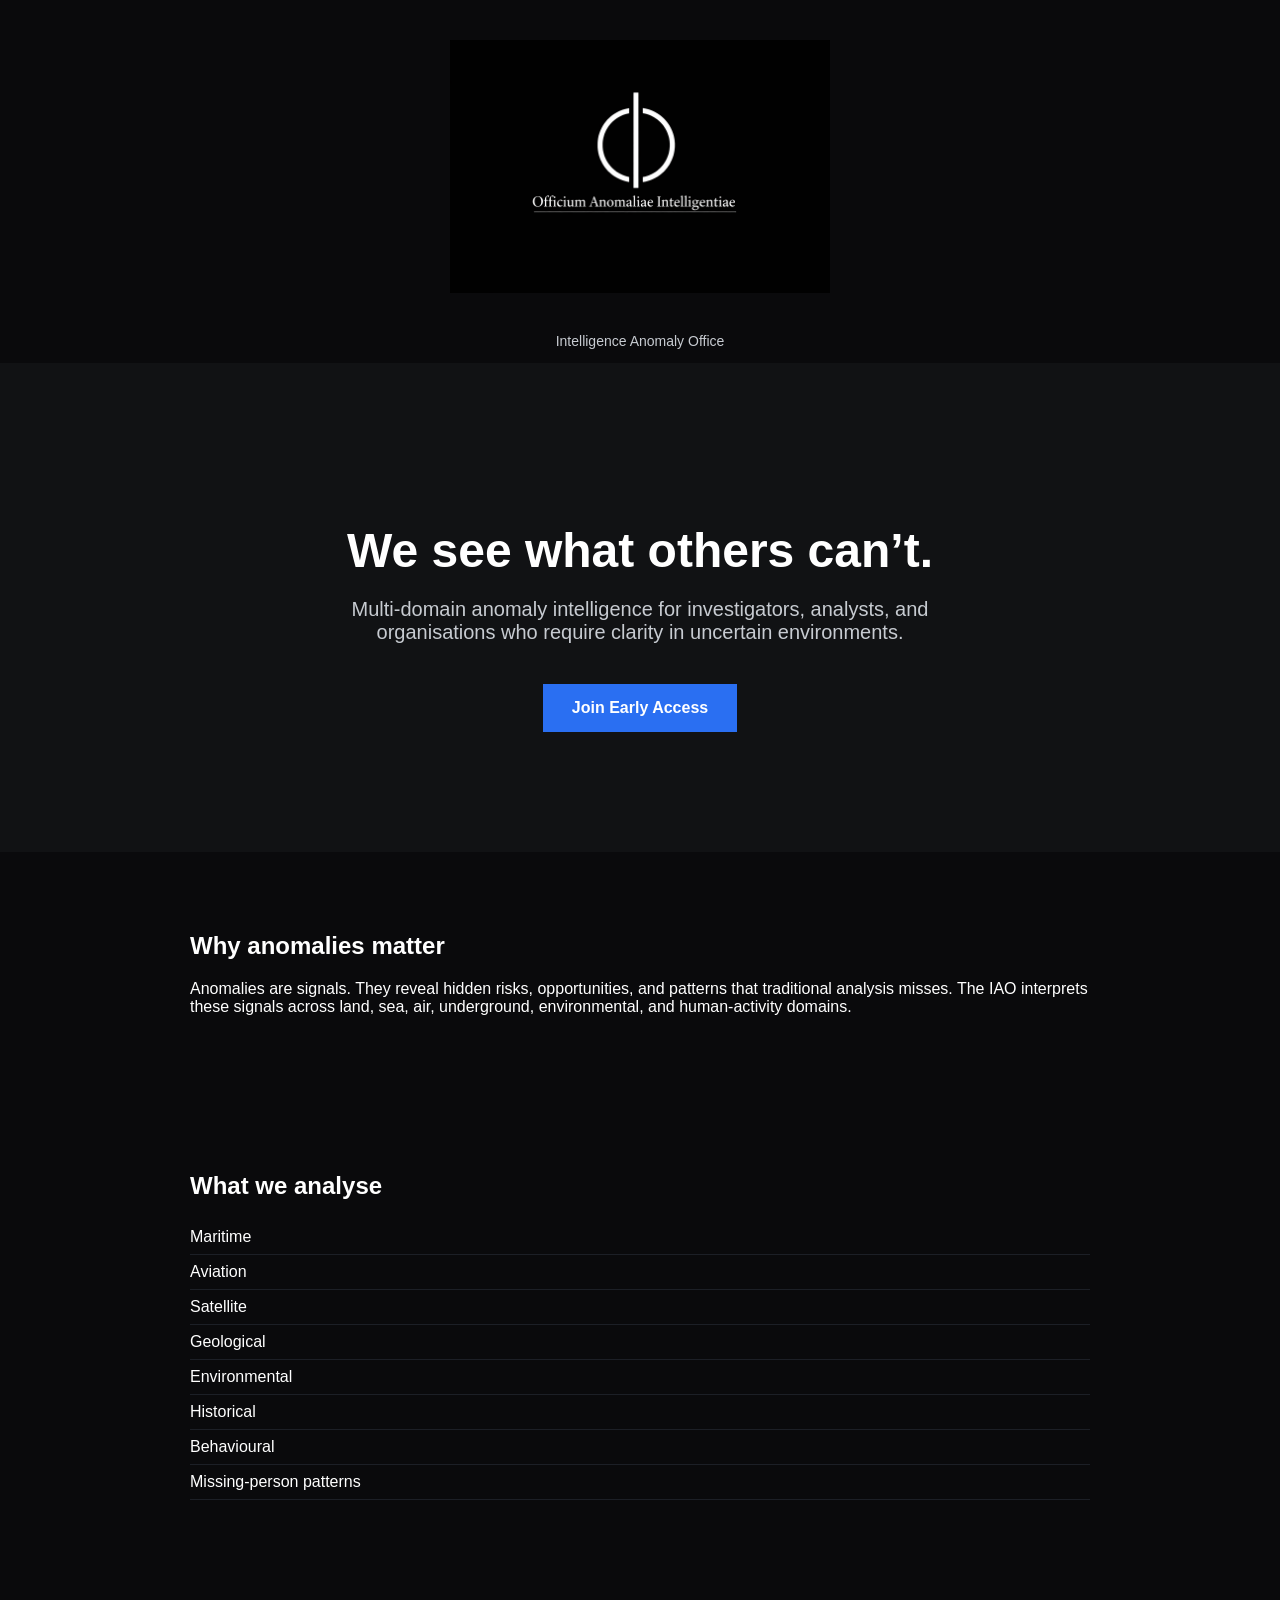
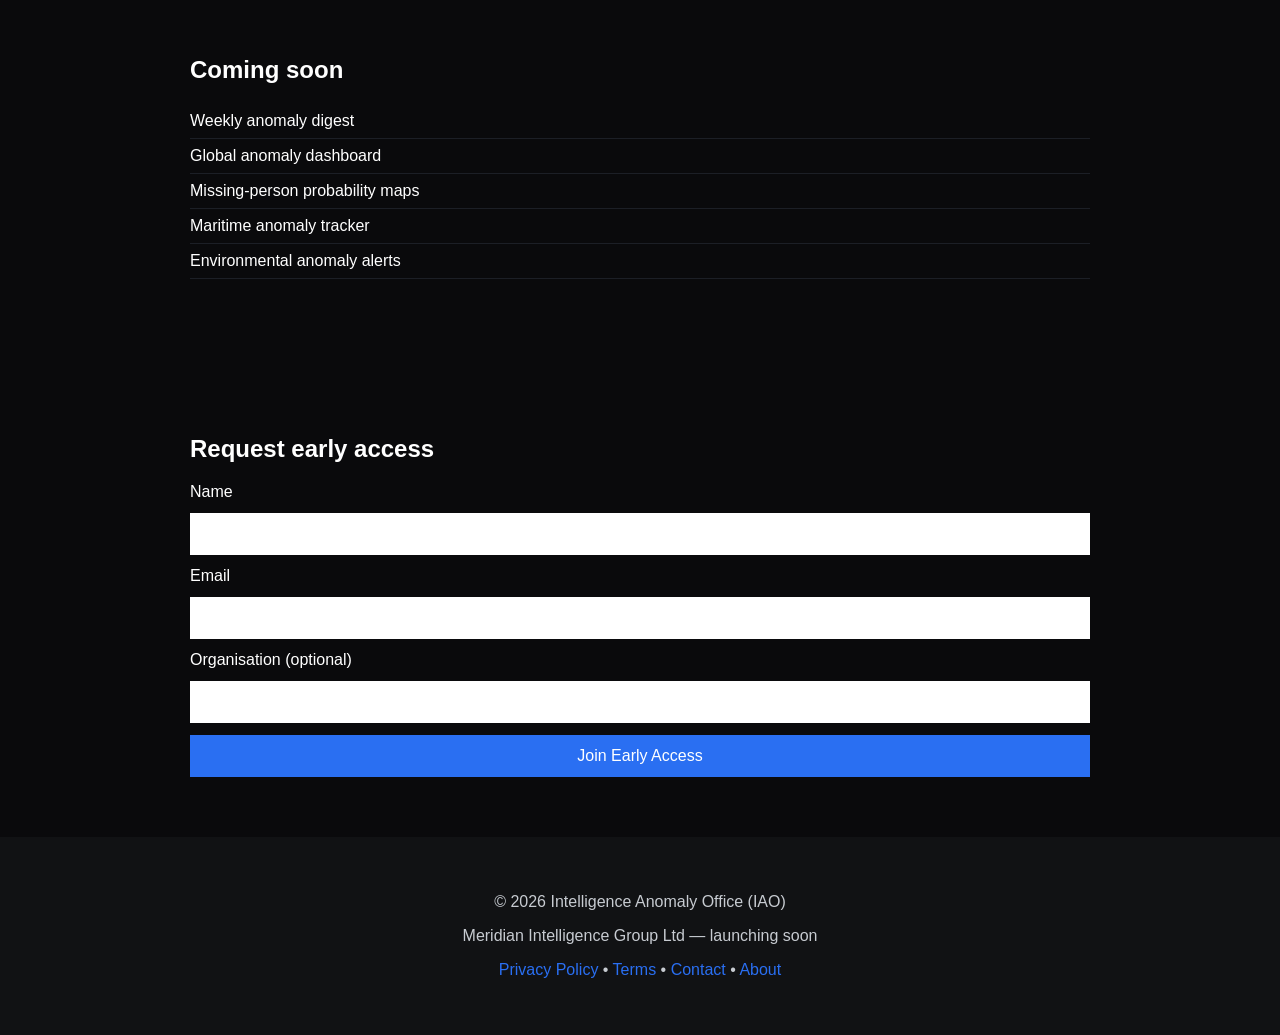
==== index.html @ 0ba1d860 "Update index.html" ====
<!DOCTYPE html>
<html lang="en">
<head>
    
    <meta charset="UTF-8">
    <meta name="viewport" content="width=device-width, initial-scale=1.0">
    <title>Intelligence Anomaly Office (IAO)</title>
    <link rel="stylesheet" href="style.css">
    <link rel="icon" type="image/png" sizes="64x64" href="favicon-large.png">

</head>

<body>
<img src="logo.png" alt="IAO Logo" style="width:380px; display:block; margin:40px auto;">
    <p style="text-align:center; color:#C7CBD1; font-size:14px; margin-top:8px;">
Intelligence Anomaly Office
</p>


    <!-- HERO SECTION -->
    <section class="hero">
        <h1>We see what others can’t.</h1>
        <p class="sub">Multi‑domain anomaly intelligence for investigators, analysts, and organisations who require clarity in uncertain environments.</p>
        <a href="#signup" class="cta">Join Early Access</a>
    </section>

    <!-- WHY ANOMALIES MATTER -->
    <section class="section">
        <h2>Why anomalies matter</h2>
        <p>Anomalies are signals. They reveal hidden risks, opportunities, and patterns that traditional analysis misses. The IAO interprets these signals across land, sea, air, underground, environmental, and human‑activity domains.</p>
    </section>

    <!-- WHAT WE ANALYSE -->
    <section class="section">
        <h2>What we analyse</h2>
        <ul class="domains">
            <li>Maritime</li>
            <li>Aviation</li>
            <li>Satellite</li>
            <li>Geological</li>
            <li>Environmental</li>
            <li>Historical</li>
            <li>Behavioural</li>
            <li>Missing‑person patterns</li>
        </ul>
    </section>

    <!-- COMING SOON -->
    <section class="section">
        <h2>Coming soon</h2>
        <ul class="coming">
            <li>Weekly anomaly digest</li>
            <li>Global anomaly dashboard</li>
            <li>Missing‑person probability maps</li>
            <li>Maritime anomaly tracker</li>
            <li>Environmental anomaly alerts</li>
        </ul>
    </section>

    <!-- SIGNUP FORM -->
    <section class="section" id="signup">
        <h2>Request early access</h2>
        <form action="https://formsubmit.co/info@iaohq.com" method="POST">
            <input type="hidden" name="_subject" value="New Early Access Request">
            <input type="hidden" name="_captcha" value="false">

            <label>Name</label>
            <input type="text" name="name" required>

            <label>Email</label>
            <input type="email" name="email" required>

            <label>Organisation (optional)</label>
            <input type="text" name="organisation">

            <button type="submit">Join Early Access</button>
        </form>
    </section>

    <!-- FOOTER -->
<footer>
    <p>© 2026 Intelligence Anomaly Office (IAO)</p>
    <p>Meridian Intelligence Group Ltd — launching soon</p>
    <p>
        <a href="/privacy.html">Privacy Policy</a> • 
        <a href="/terms.html">Terms</a> • 
        <a href="/contact.html">Contact</a> • 
        <a href="/about.html">About</a>
    </p>
</footer>



</body>
</html>
---- style.css ----
body {
    margin: 0;
    font-family: Inter, sans-serif;
    background: #0A0A0C;
    color: #FFFFFF;
}

.hero {
    padding: 120px 40px;
    text-align: center;
    background: #111214;
}

.hero h1 {
    font-size: 48px;
    margin-bottom: 20px;
}

.hero .sub {
    font-size: 20px;
    max-width: 700px;
    margin: 0 auto 40px auto;
    color: #C7CBD1;
}

.cta {
    display: inline-block;
    padding: 14px 28px;
    background: #2A6FF2;
    color: #FFFFFF;
    text-decoration: none;
    border: 1px solid #2A6FF2;
    font-weight: bold;
}

.section {
    padding: 60px 40px;
    max-width: 900px;
    margin: auto;
}

.section h2 {
    margin-bottom: 20px;
}

.domains, .coming {
    list-style: none;
    padding: 0;
}

.domains li, .coming li {
    padding: 8px 0;
    border-bottom: 1px solid #1C1F26;
}

form {
    display: flex;
    flex-direction: column;
    gap: 12px;
}

input, button {
    padding: 12px;
    border: none;
    font-size: 16px;
}

button {
    background: #2A6FF2;
    color: #FFFFFF;
    cursor: pointer;
}

footer {
    text-align: center;
    padding: 40px;
    background: #111214;
    color: #C7CBD1;
}

footer a {
    color: #2A6FF2;
    text-decoration: none;
}
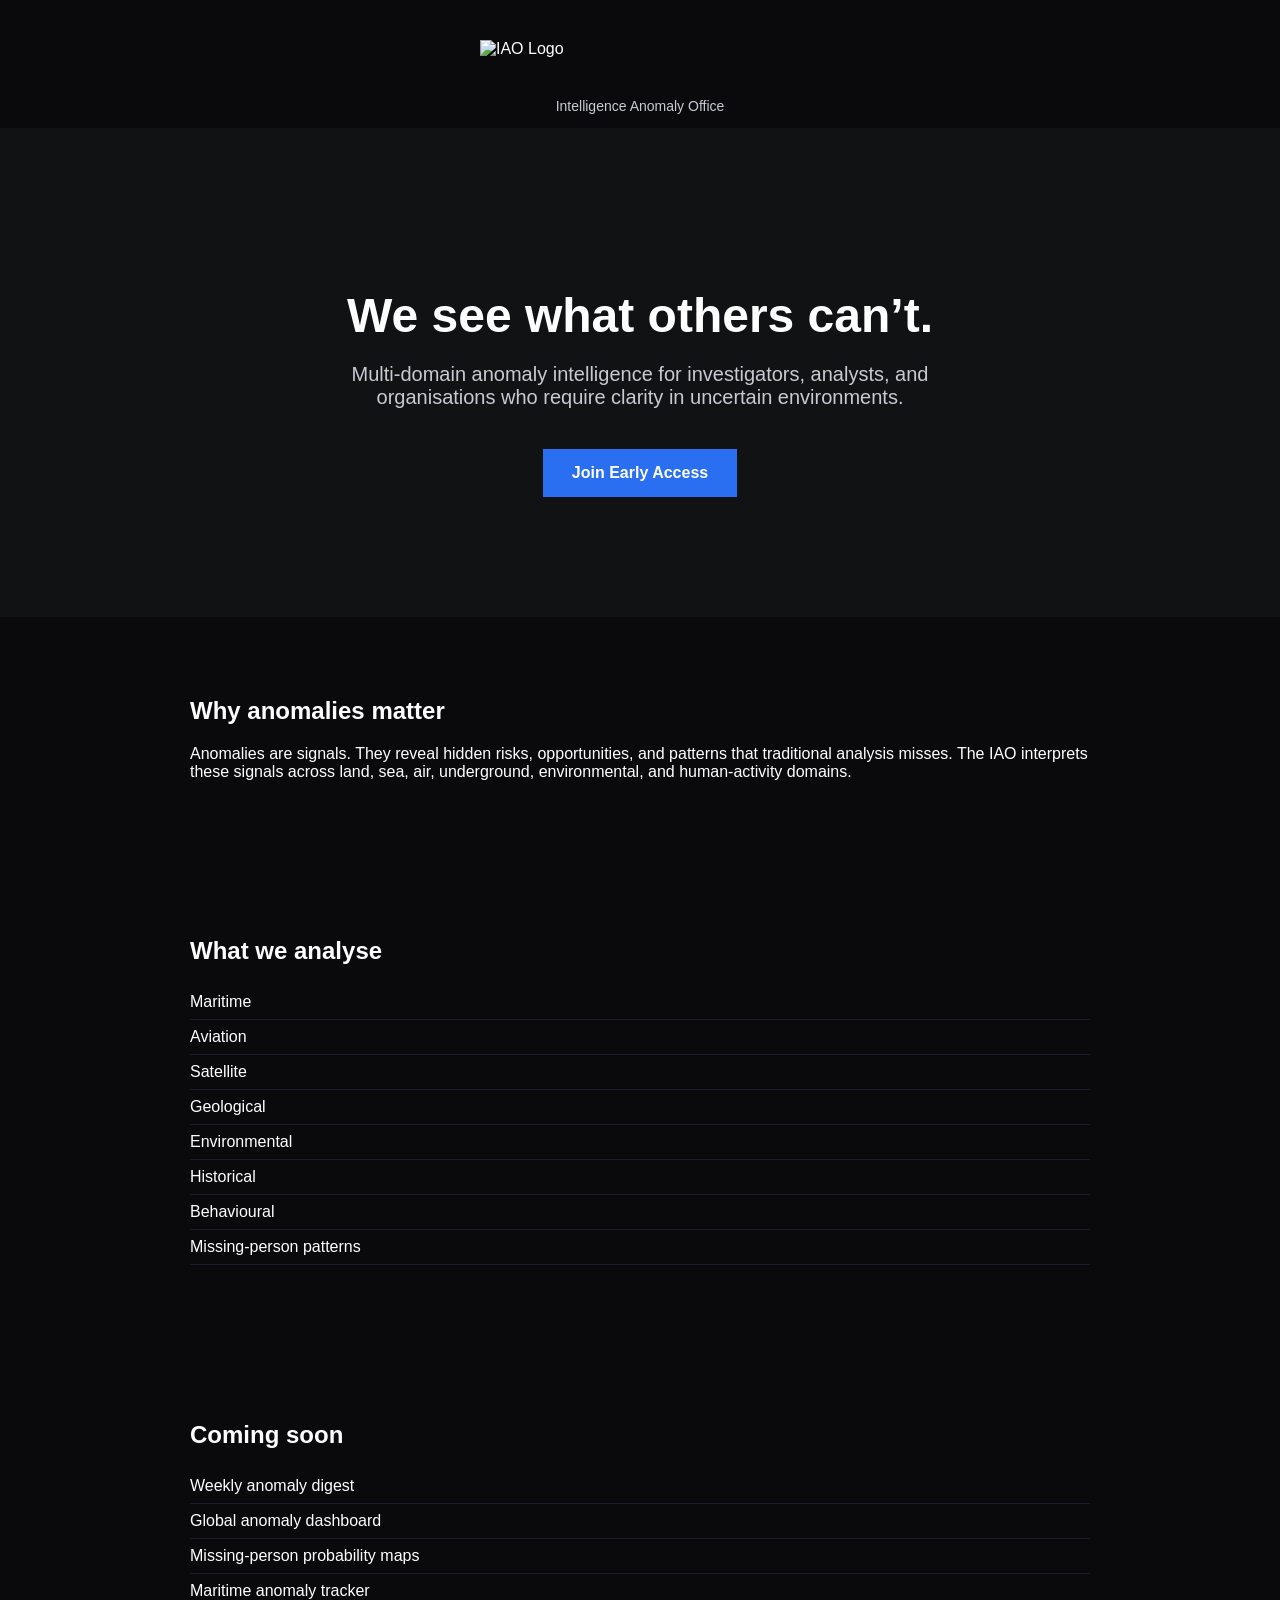
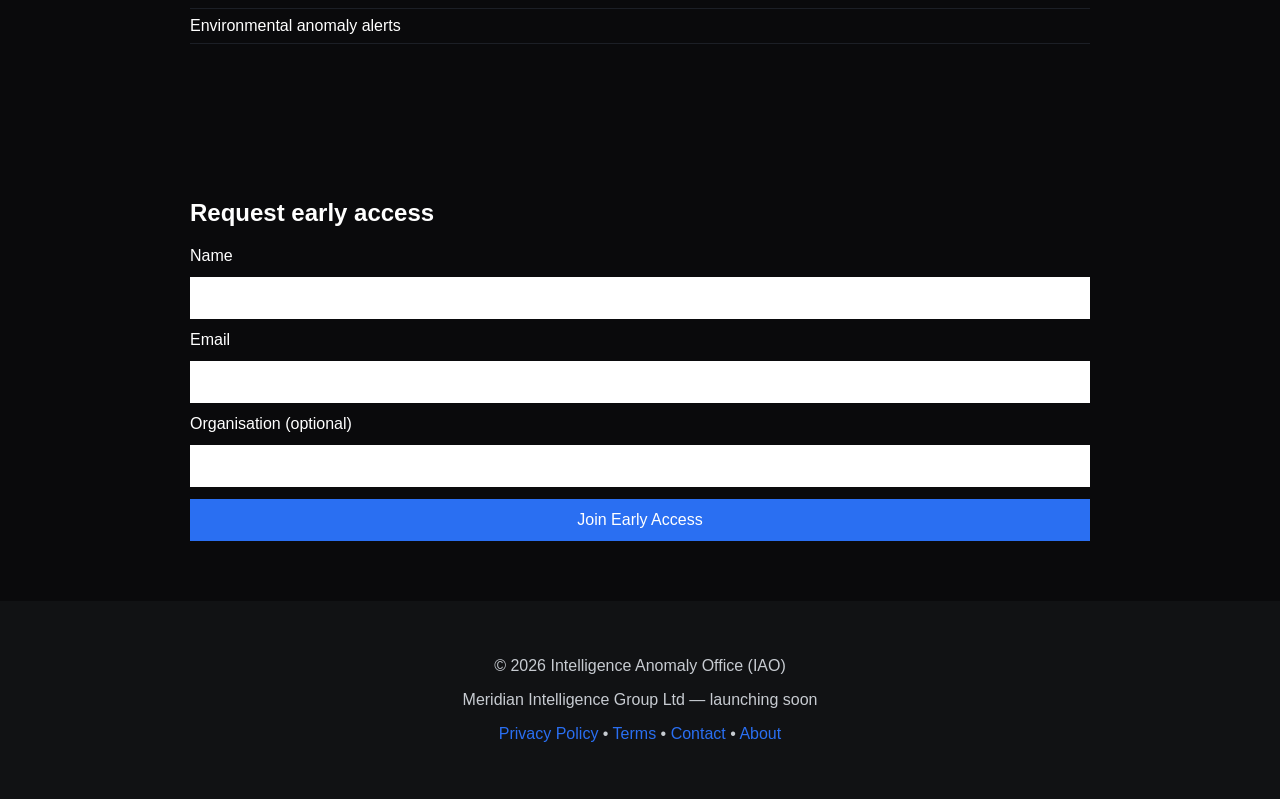
==== commit 04c64c86: "Update index.html" ====
--- a/index.html
+++ b/index.html
@@ -4,14 +4,13 @@
     
     <meta charset="UTF-8">
     <meta name="viewport" content="width=device-width, initial-scale=1.0">
-    <title>Intelligence Anomaly Office (IAO)</title>
     <link rel="stylesheet" href="style.css">
     <link rel="icon" type="image/png" sizes="64x64" href="favicon-large.png">
 
 </head>
 
 <body>
-<img src="logo.png" alt="IAO Logo" style="width:380px; display:block; margin:40px auto;">
+<img src="logo-final.png" alt="IAO Logo" style="width:320px; display:block; margin:40px auto;">
     <p style="text-align:center; color:#C7CBD1; font-size:14px; margin-top:8px;">
 Intelligence Anomaly Office
 </p>
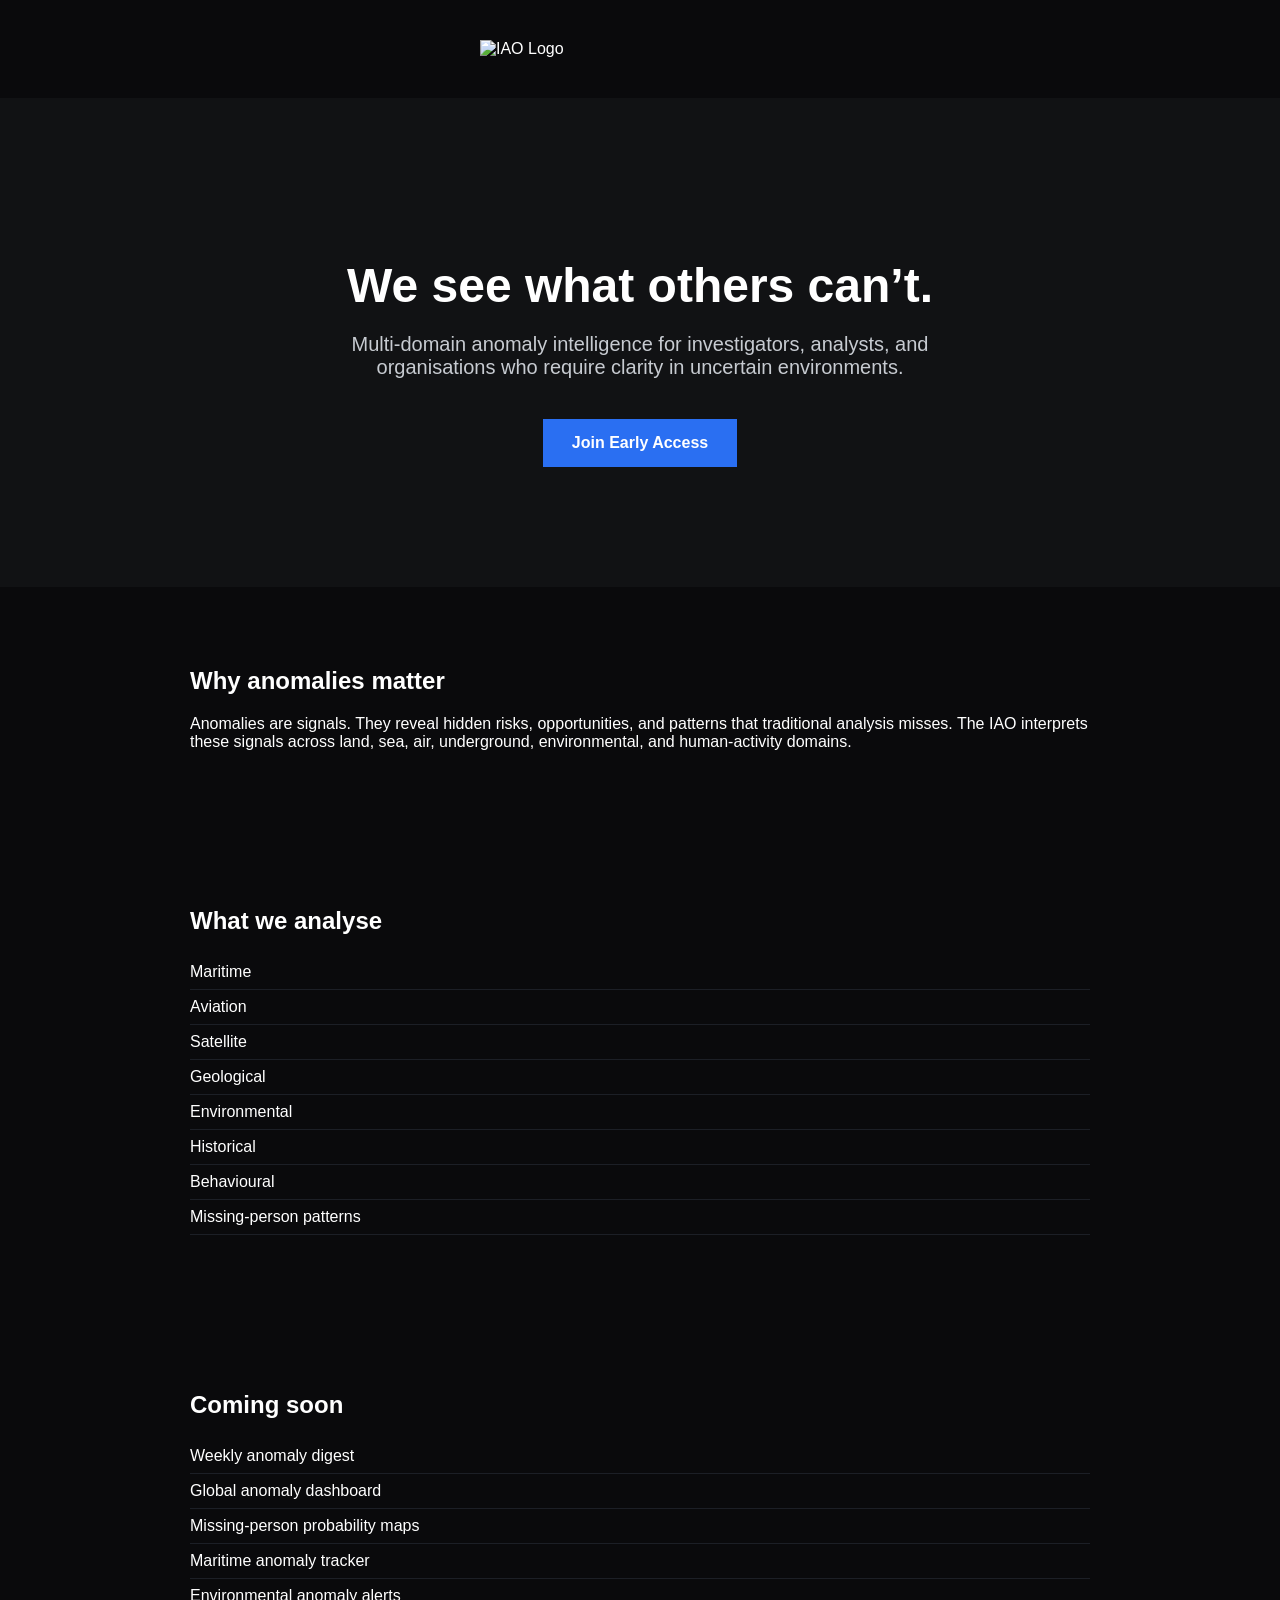
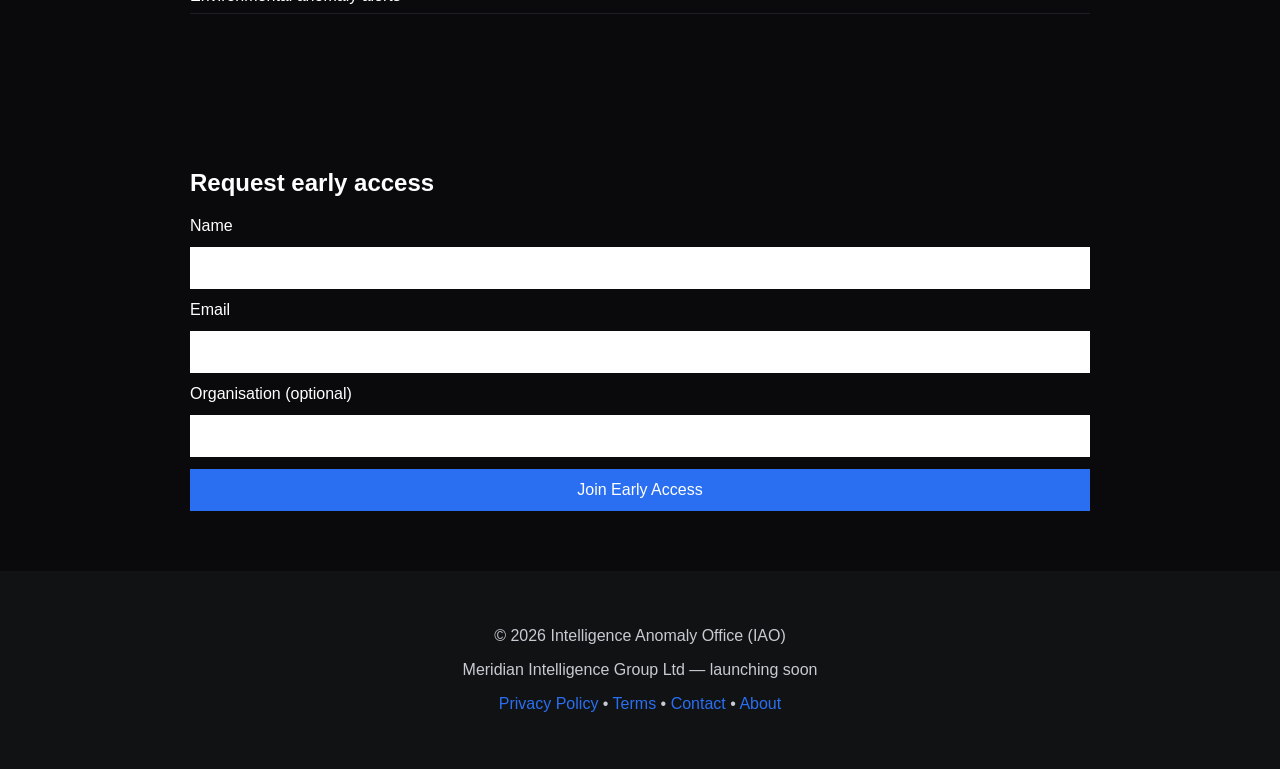
==== commit f7cc0efa: "Update index.html" ====
--- a/index.html
+++ b/index.html
@@ -11,11 +11,7 @@
 
 <body>
 <img src="logo-final.png" alt="IAO Logo" style="width:320px; display:block; margin:40px auto;">
-    <p style="text-align:center; color:#C7CBD1; font-size:14px; margin-top:8px;">
-Intelligence Anomaly Office
-</p>
-
-
+  
     <!-- HERO SECTION -->
     <section class="hero">
         <h1>We see what others can’t.</h1>
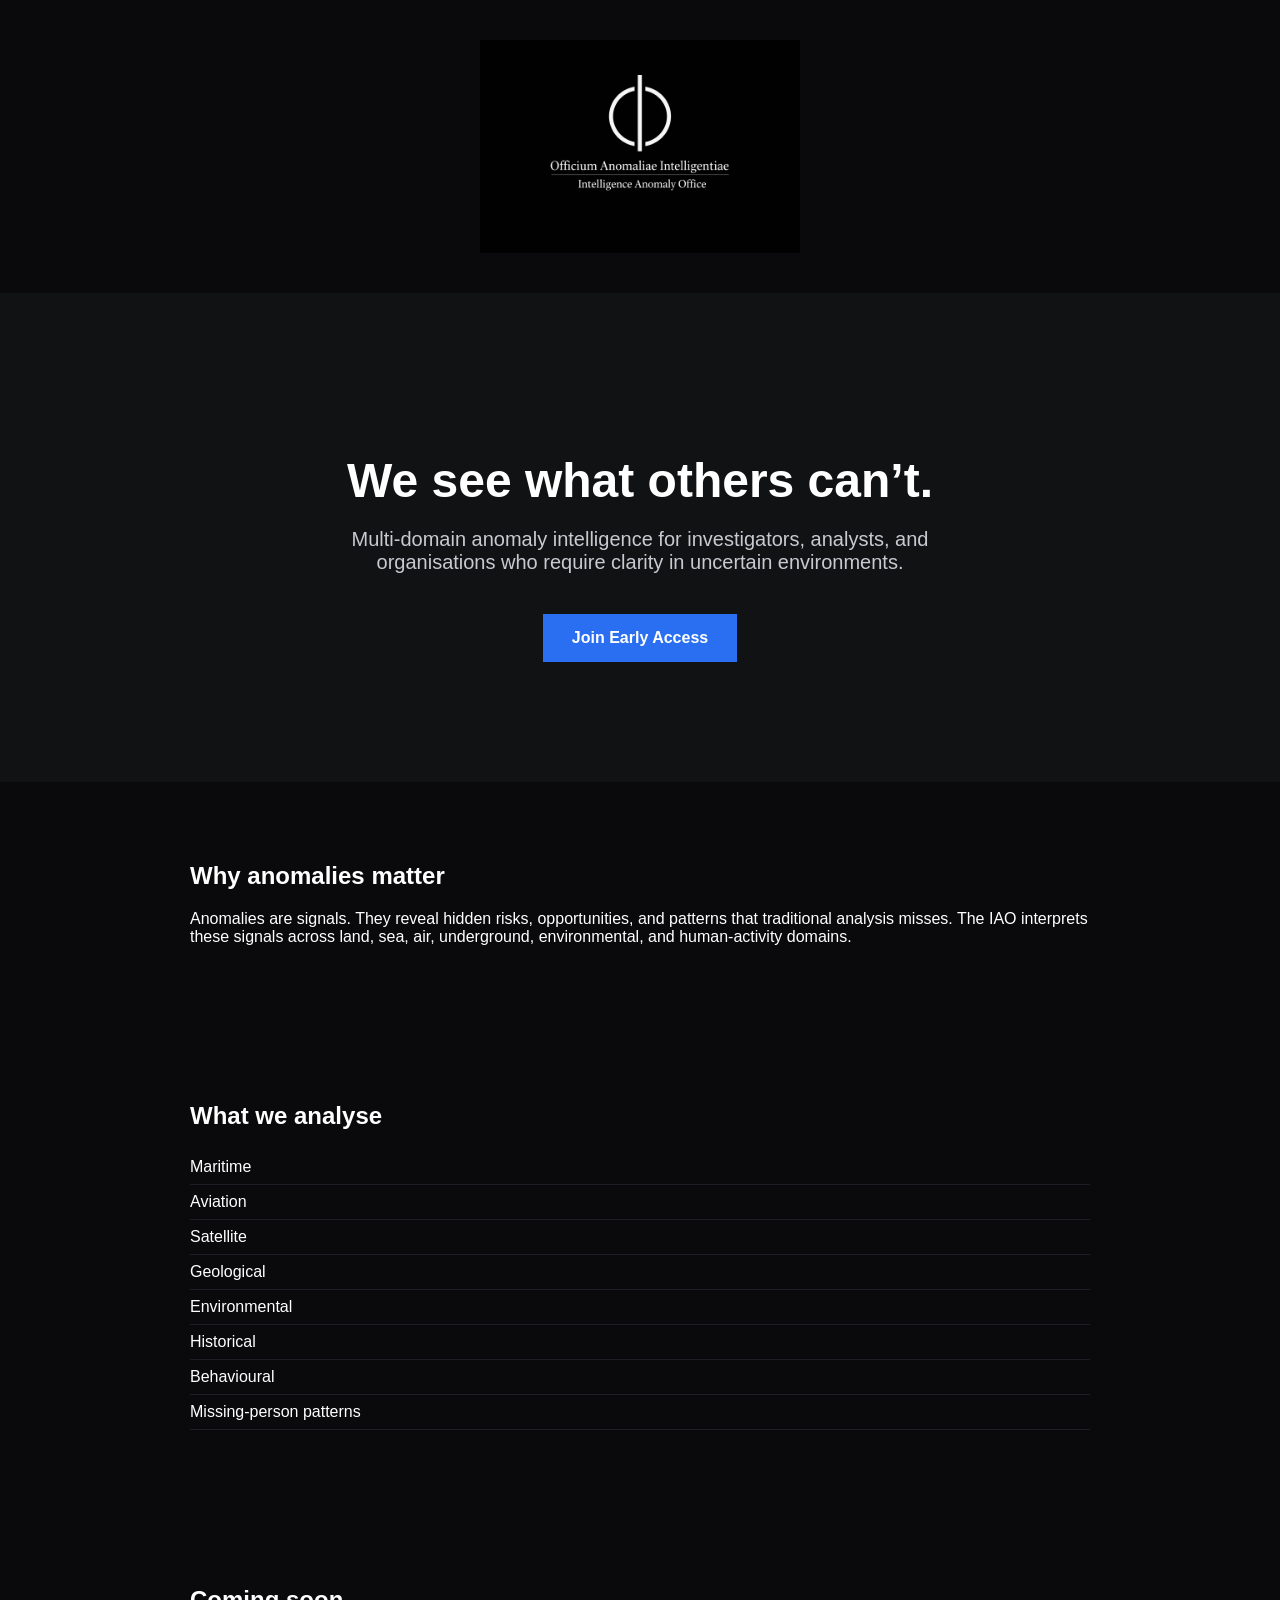
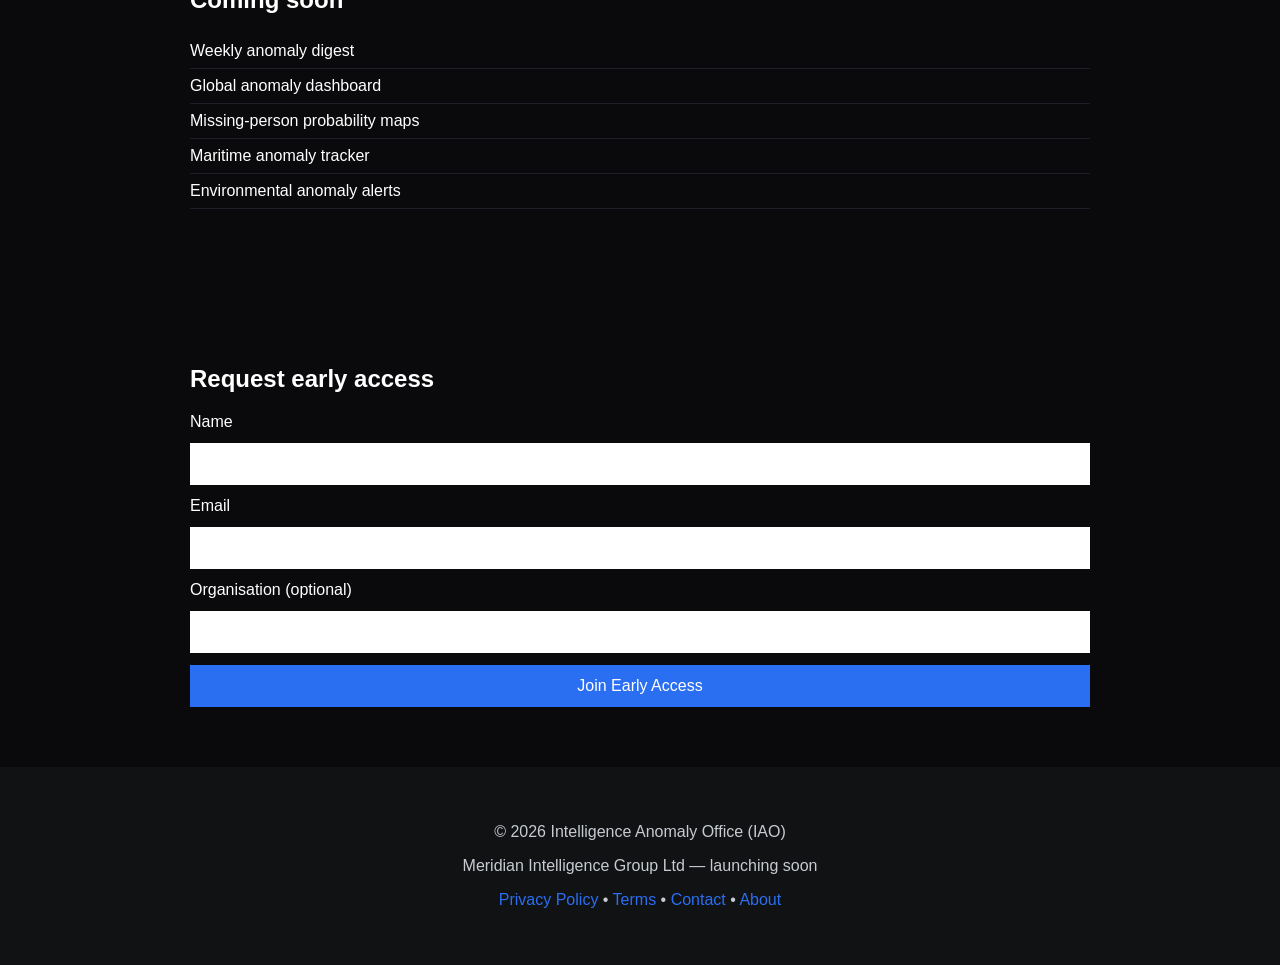
==== commit 7305f07c: "Update index.html" ====
--- a/index.html
+++ b/index.html
@@ -10,7 +10,7 @@
 </head>
 
 <body>
-<img src="logo-final.png" alt="IAO Logo" style="width:320px; display:block; margin:40px auto;">
+<img src="iao-logo.png" alt="IAO Logo" style="width:320px; display:block; margin:40px auto;">
   
     <!-- HERO SECTION -->
     <section class="hero">
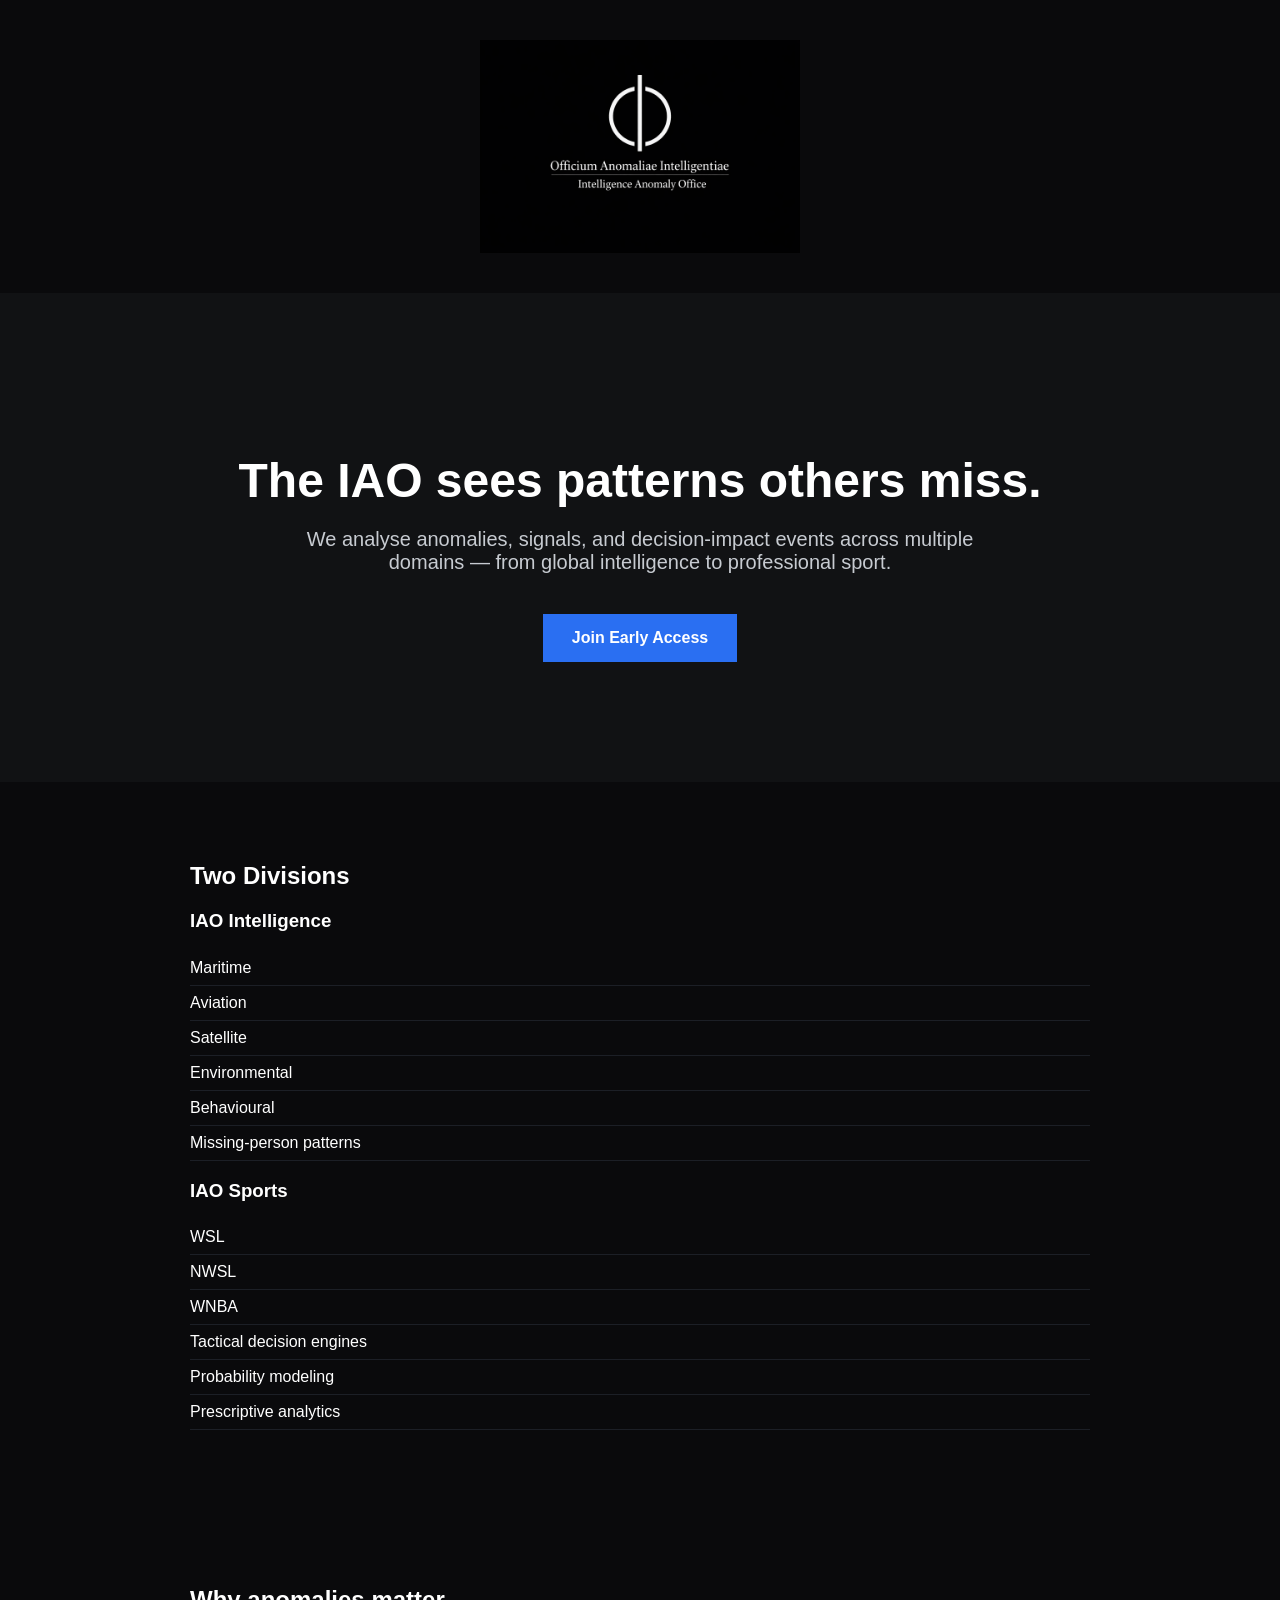
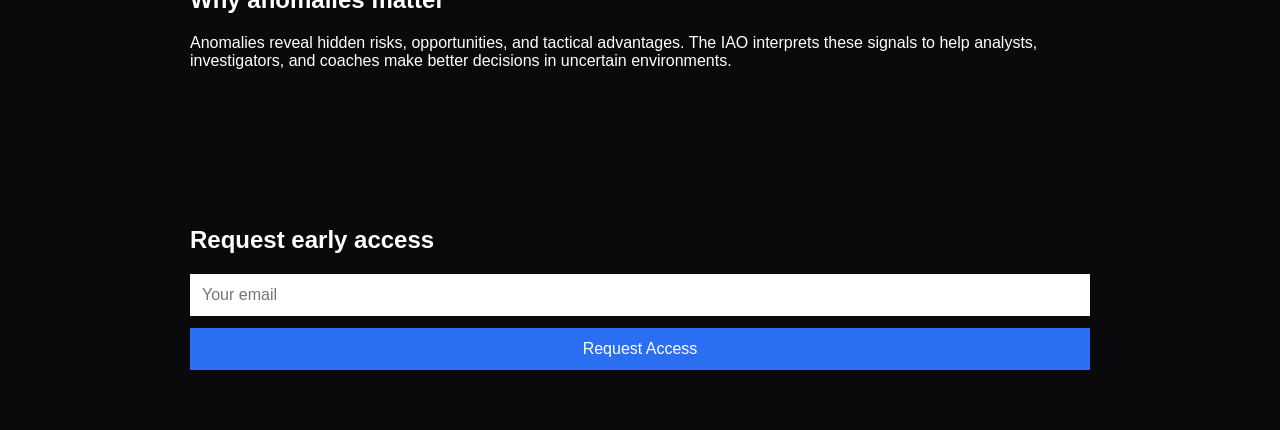
==== commit cfbc7bd5: "Update index.html Updated homepage to include IAO Sports" ====
--- a/index.html
+++ b/index.html
@@ -1,90 +1,69 @@
 <!DOCTYPE html>
 <html lang="en">
 <head>
-    
     <meta charset="UTF-8">
     <meta name="viewport" content="width=device-width, initial-scale=1.0">
+    <title>Intelligence Anomaly Office (IAO)</title>
     <link rel="stylesheet" href="style.css">
     <link rel="icon" type="image/png" sizes="64x64" href="favicon-large.png">
-
 </head>
 
 <body>
 <img src="iao-logo.png" alt="IAO Logo" style="width:320px; display:block; margin:40px auto;">
-  
+
     <!-- HERO SECTION -->
     <section class="hero">
-        <h1>We see what others can’t.</h1>
-        <p class="sub">Multi‑domain anomaly intelligence for investigators, analysts, and organisations who require clarity in uncertain environments.</p>
+        <h1>The IAO sees patterns others miss.</h1>
+        <p class="sub">
+            We analyse anomalies, signals, and decision‑impact events across multiple domains — 
+            from global intelligence to professional sport.
+        </p>
         <a href="#signup" class="cta">Join Early Access</a>
+    </section>
+
+    <!-- TWO DIVISIONS -->
+    <section class="section">
+        <h2>Two Divisions</h2>
+
+        <h3>IAO Intelligence</h3>
+        <ul class="domains">
+            <li>Maritime</li>
+            <li>Aviation</li>
+            <li>Satellite</li>
+            <li>Environmental</li>
+            <li>Behavioural</li>
+            <li>Missing‑person patterns</li>
+        </ul>
+
+        <h3>IAO Sports</h3>
+        <ul class="domains">
+            <li>WSL</li>
+            <li>NWSL</li>
+            <li>WNBA</li>
+            <li>Tactical decision engines</li>
+            <li>Probability modeling</li>
+            <li>Prescriptive analytics</li>
+        </ul>
     </section>
 
     <!-- WHY ANOMALIES MATTER -->
     <section class="section">
         <h2>Why anomalies matter</h2>
-        <p>Anomalies are signals. They reveal hidden risks, opportunities, and patterns that traditional analysis misses. The IAO interprets these signals across land, sea, air, underground, environmental, and human‑activity domains.</p>
-    </section>
-
-    <!-- WHAT WE ANALYSE -->
-    <section class="section">
-        <h2>What we analyse</h2>
-        <ul class="domains">
-            <li>Maritime</li>
-            <li>Aviation</li>
-            <li>Satellite</li>
-            <li>Geological</li>
-            <li>Environmental</li>
-            <li>Historical</li>
-            <li>Behavioural</li>
-            <li>Missing‑person patterns</li>
-        </ul>
-    </section>
-
-    <!-- COMING SOON -->
-    <section class="section">
-        <h2>Coming soon</h2>
-        <ul class="coming">
-            <li>Weekly anomaly digest</li>
-            <li>Global anomaly dashboard</li>
-            <li>Missing‑person probability maps</li>
-            <li>Maritime anomaly tracker</li>
-            <li>Environmental anomaly alerts</li>
-        </ul>
+        <p>
+            Anomalies reveal hidden risks, opportunities, and tactical advantages.
+            The IAO interprets these signals to help analysts, investigators, and coaches 
+            make better decisions in uncertain environments.
+        </p>
     </section>
 
     <!-- SIGNUP FORM -->
     <section class="section" id="signup">
         <h2>Request early access</h2>
-        <form action="https://formsubmit.co/info@iaohq.com" method="POST">
-            <input type="hidden" name="_subject" value="New Early Access Request">
-            <input type="hidden" name="_captcha" value="false">
-
-            <label>Name</label>
-            <input type="text" name="name" required>
-
-            <label>Email</label>
-            <input type="email" name="email" required>
-
-            <label>Organisation (optional)</label>
-            <input type="text" name="organisation">
-
-            <button type="submit">Join Early Access</button>
+        <form action="https://formsubmit.co/info" method="POST">
+            <input type="email" name="email" placeholder="Your email" required>
+            <button type="submit">Request Access</button>
         </form>
     </section>
 
-    <!-- FOOTER -->
-<footer>
-    <p>© 2026 Intelligence Anomaly Office (IAO)</p>
-    <p>Meridian Intelligence Group Ltd — launching soon</p>
-    <p>
-        <a href="/privacy.html">Privacy Policy</a> • 
-        <a href="/terms.html">Terms</a> • 
-        <a href="/contact.html">Contact</a> • 
-        <a href="/about.html">About</a>
-    </p>
-</footer>
-
-
-
 </body>
 </html>
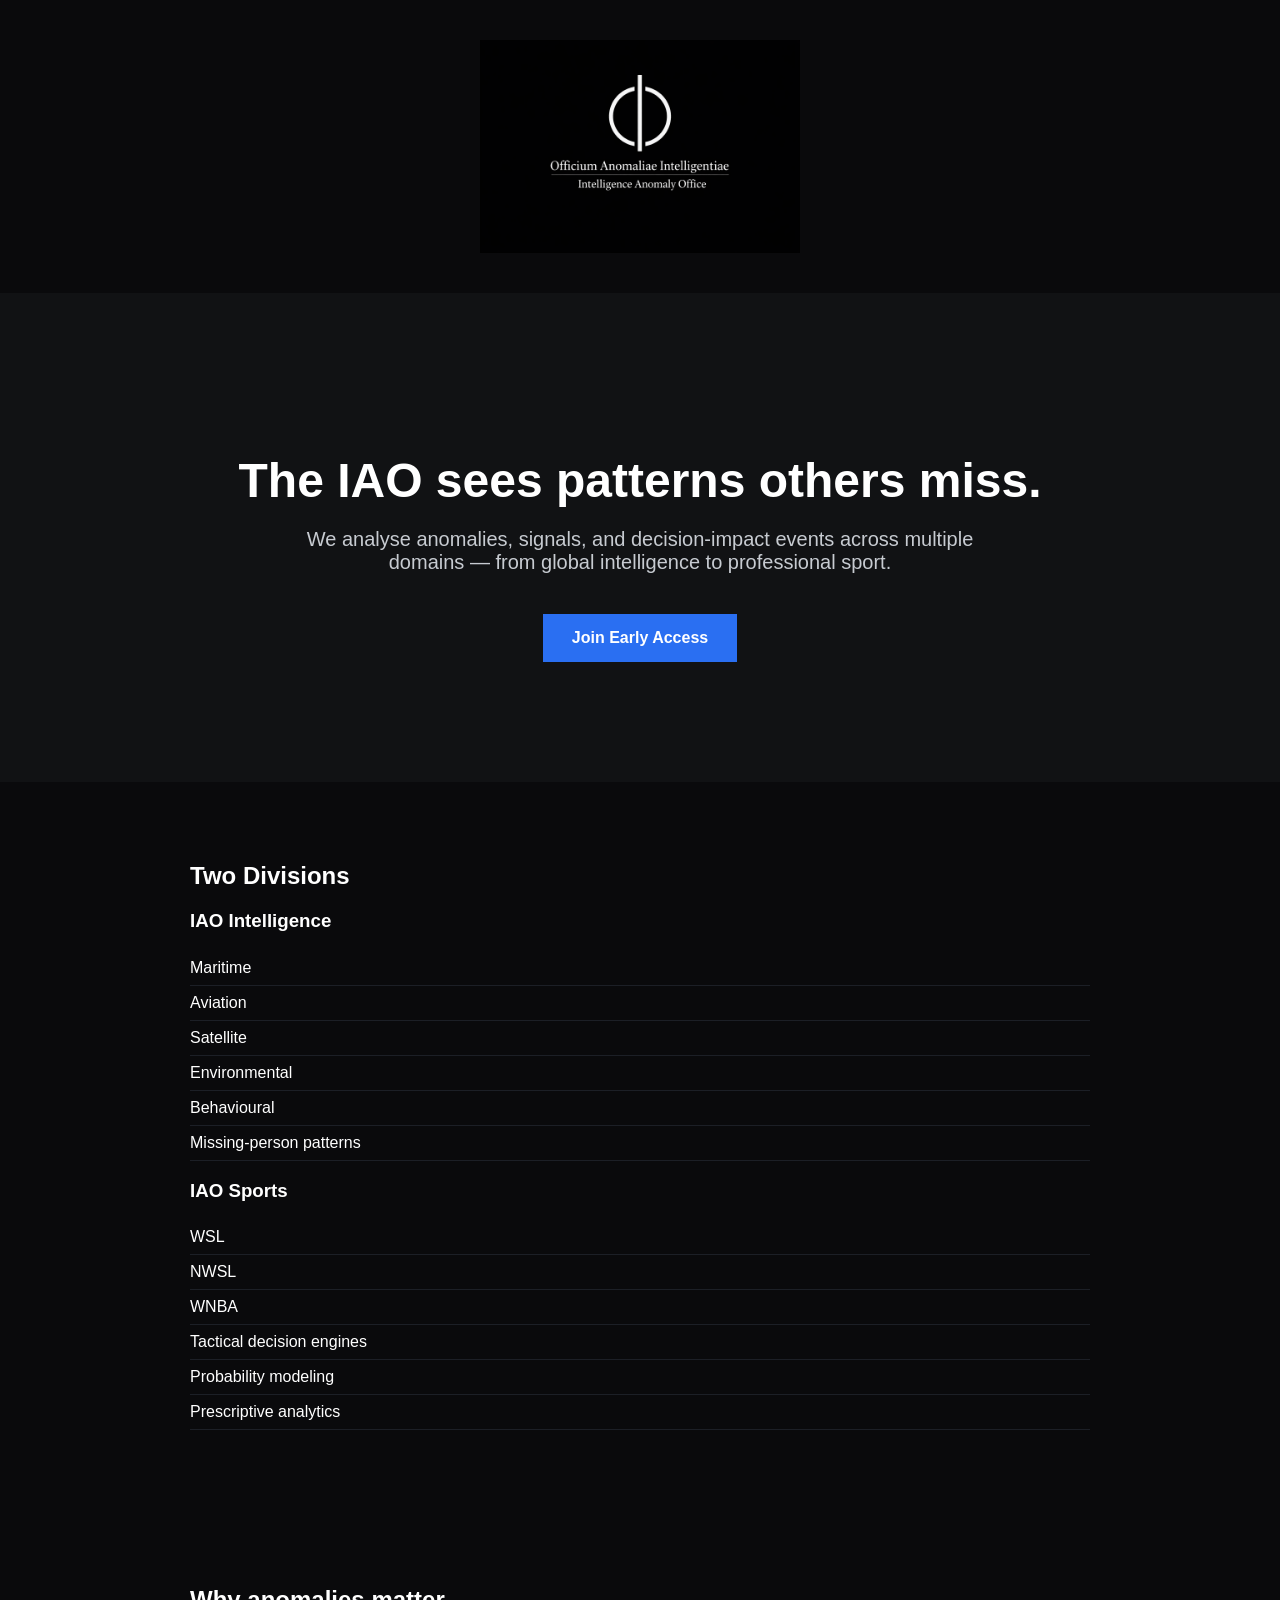
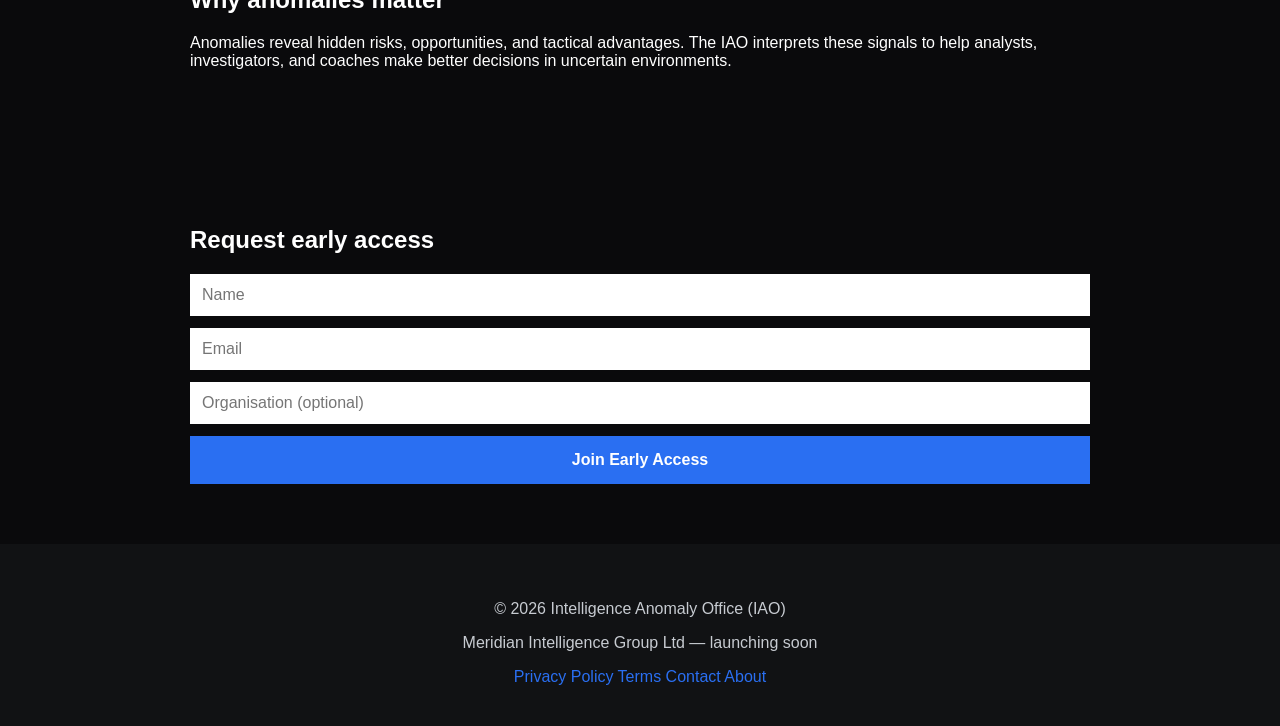
==== commit 0c00a421: "Update index.html Updated homepage to add complete sign-up form and website links." ====
--- a/index.html
+++ b/index.html
@@ -15,7 +15,7 @@
     <section class="hero">
         <h1>The IAO sees patterns others miss.</h1>
         <p class="sub">
-            We analyse anomalies, signals, and decision‑impact events across multiple domains — 
+            We analyse anomalies, signals, and decision‑impact events across multiple domains —
             from global intelligence to professional sport.
         </p>
         <a href="#signup" class="cta">Join Early Access</a>
@@ -59,11 +59,27 @@
     <!-- SIGNUP FORM -->
     <section class="section" id="signup">
         <h2>Request early access</h2>
-        <form action="https://formsubmit.co/info" method="POST">
-            <input type="email" name="email" placeholder="Your email" required>
-            <button type="submit">Request Access</button>
+
+        <form action="https://formsubmit.co/info@iaohq.com" method="POST" class="signup-form">
+            <input type="text" name="name" placeholder="Name" required>
+            <input type="email" name="email" placeholder="Email" required>
+            <input type="text" name="organisation" placeholder="Organisation (optional)">
+            <button type="submit" class="cta">Join Early Access</button>
         </form>
     </section>
 
+    <!-- FOOTER -->
+    <footer class="footer">
+        <p>© 2026 Intelligence Anomaly Office (IAO)</p>
+        <p>Meridian Intelligence Group Ltd — launching soon</p>
+
+        <nav class="footer-links">
+            <a href="privacy.html">Privacy Policy</a>
+            <a href="terms.html">Terms</a>
+            <a href="contact.html">Contact</a>
+            <a href="about.html">About</a>
+        </nav>
+    </footer>
+
 </body>
 </html>
